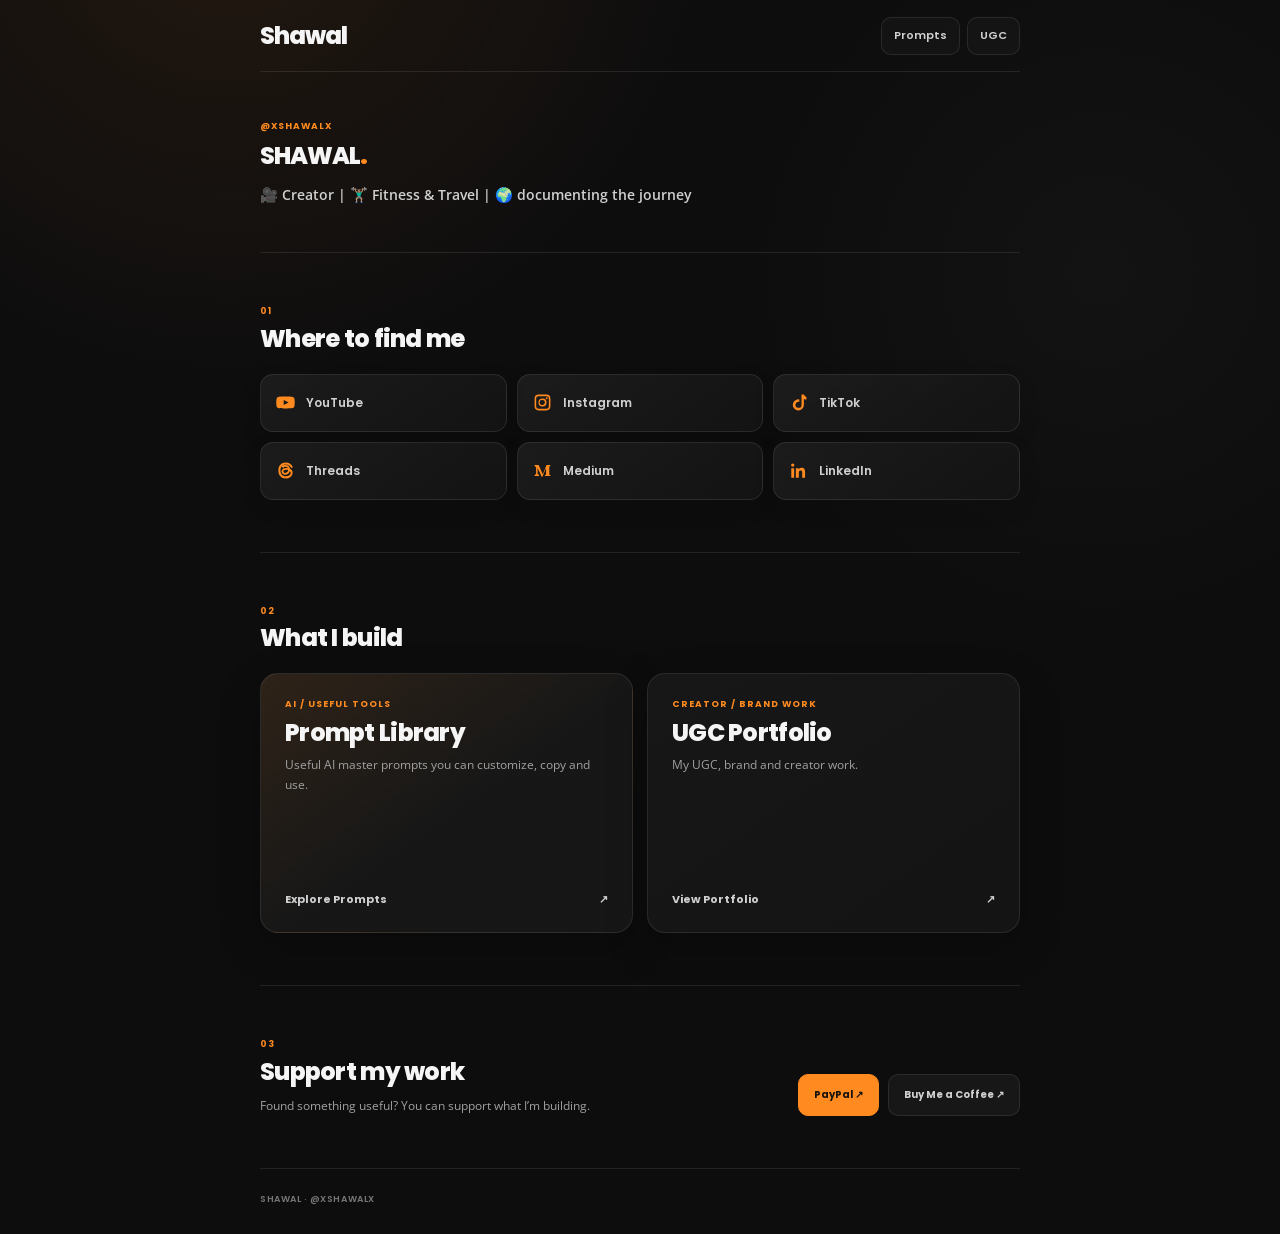
==== index.html @ a092dd19 "Refresh stylesheet cache for card title sizing" ====
<!doctype html>
<html lang="en">
<head>
  <meta charset="utf-8">
  <meta name="viewport" content="width=device-width, initial-scale=1, viewport-fit=cover">
  <title>Shawal (@xshawalx)</title>
  <meta name="description" content="Personal hub for Shawal — creator documenting fitness, travel and the journey. Explore his projects and public profiles.">
  <meta name="author" content="Shawal @xshawalx">
  <meta name="theme-color" content="#0d0d0e">
  <meta name="color-scheme" content="dark">
  <link rel="canonical" href="https://xshawalx.github.io/">

  <meta property="og:type" content="website">
  <meta property="og:site_name" content="Shawal">
  <meta property="og:title" content="Shawal (@xshawalx)">
  <meta property="og:description" content="Creator focused on fitness, travel and documenting the journey.">
  <meta property="og:url" content="https://xshawalx.github.io/">
  <meta property="og:image" content="https://xshawalx.github.io/assets/social-preview.png">
  <meta property="og:image:width" content="1200">
  <meta property="og:image:height" content="630">
  <meta property="og:image:alt" content="Shawal @xshawalx — personal digital home">

  <meta name="twitter:card" content="summary_large_image">
  <meta name="twitter:title" content="Shawal (@xshawalx)">
  <meta name="twitter:description" content="Creator focused on fitness, travel and documenting the journey.">
  <meta name="twitter:image" content="https://xshawalx.github.io/assets/social-preview.png">

  <link rel="icon" href="favicon.svg" type="image/svg+xml">
  <link rel="preconnect" href="https://fonts.googleapis.com">
  <link rel="preconnect" href="https://fonts.gstatic.com" crossorigin>
  <link href="https://fonts.googleapis.com/css2?family=Open+Sans:wght@400;600;700&family=Poppins:wght@500;600;700;800&display=swap" rel="stylesheet">
  <link rel="stylesheet" href="styles.css?v=20260923-1552">
  <script src="links.js" defer></script>
  <script src="app.js" defer></script>

  <script type="application/ld+json">
  {
    "@context": "https://schema.org",
    "@type": "Person",
    "name": "Shawal",
    "alternateName": "@xshawalx",
    "url": "https://xshawalx.github.io/",
    "description": "Creator focused on fitness, travel and documenting the journey.",
    "sameAs": [
      "https://www.youtube.com/@xshawalx",
      "https://www.instagram.com/xshawalx/",
      "https://www.tiktok.com/@xshawalx",
      "https://www.threads.com/@xshawalx",
      "https://xshawalx.medium.com/",
      "https://www.linkedin.com/in/mohdnoorshawal/"
    ]
  }
  </script>
</head>
<body>
  <a class="skip-link" href="#main">Skip to main content</a>

  <div class="ambient ambient-one" aria-hidden="true"></div>
  <div class="ambient ambient-two" aria-hidden="true"></div>

  <div class="page-shell">
    <header class="topbar" aria-label="Site header">
      <a class="wordmark" href="/" aria-label="Shawal home">Shawal</a>
      <nav class="mini-nav" aria-label="Primary navigation">
        <a href="/prompts/">Prompts</a>
        <a href="/ugc/">UGC</a>
      </nav>
    </header>

    <main id="main">
      <section class="hero" aria-labelledby="hero-title">
        <p class="eyebrow">@xshawalx</p>
        <h1 id="hero-title" class="hero-title">SHAWAL<span aria-hidden="true">.</span></h1>
        <p class="intro">🎥 Creator | 🏋🏽‍♂️ Fitness &amp; Travel | 🌍 documenting the journey</p>
      </section>

      <section class="section" aria-labelledby="social-title">
        <div class="section-heading">
          <p class="section-index" aria-hidden="true">01</p>
          <h2 id="social-title">Where to find me</h2>
        </div>

        <div id="social-links" class="social-grid" aria-label="Shawal's public profiles"></div>
        <noscript>
          <p class="noscript-note">JavaScript is disabled. Visit @xshawalx on YouTube, Instagram, TikTok, Threads and Medium, or search “Mohd Noor Shawal” on LinkedIn.</p>
        </noscript>
      </section>

      <section class="section" aria-labelledby="projects-title">
        <div class="section-heading">
          <p class="section-index" aria-hidden="true">02</p>
          <h2 id="projects-title">What I build</h2>
        </div>

        <div class="project-grid">
          <a class="project-card project-card--featured" href="/prompts/" aria-label="Explore Shawal's Prompt Library">
            <div>
              <p class="project-kicker">AI / USEFUL TOOLS</p>
              <h3>Prompt Library</h3>
              <p>Useful AI master prompts you can customize, copy and use.</p>
            </div>
            <span class="project-cta">Explore Prompts <span aria-hidden="true">↗</span></span>
          </a>

          <a class="project-card" href="/ugc/" aria-label="View Shawal's UGC Portfolio">
            <div>
              <p class="project-kicker">CREATOR / BRAND WORK</p>
              <h3>UGC Portfolio</h3>
              <p>My UGC, brand and creator work.</p>
            </div>
            <span class="project-cta">View Portfolio <span aria-hidden="true">↗</span></span>
          </a>
        </div>
      </section>

      <section class="support" aria-labelledby="support-title">
        <div>
          <p class="section-index" aria-hidden="true">03</p>
          <h2 id="support-title">Support my work</h2>
          <p>Found something useful? You can support what I’m building.</p>
        </div>
        <div id="support-action" class="support-actions"></div>
      </section>
    </main>

    <footer class="footer">
      <p>Shawal <span aria-hidden="true">·</span> @xshawalx</p>
    </footer>
  </div>
</body>
</html>
---- styles.css ----
:root {
  --bg: #0d0d0e;
  --surface: #121212;
  --card: #171717;
  --card-2: #1d1d1d;
  --line: rgba(255,255,255,.09);
  --ink: #f5f5f5;
  --muted: #a0a0a0;
  --soft: #d0d0d0;
  --accent: #ff8a1f;
  --accent-soft: rgba(255,138,31,.13);
  --shadow: 0 16px 44px rgba(0,0,0,.22);

  --content-max: 760px;
  --heading-size: 24px;
  --radius-card: 18px;
  --radius-control: 11px;
  --radius-pill: 999px;

  --space-1: 6px;
  --space-2: 9px;
  --space-3: 13px;
  --space-4: 18px;
  --space-5: 24px;
  --space-6: 34px;
  --space-7: 48px;
  --space-8: 68px;

  --motion-fast: 160ms;
  --motion-base: 220ms;
  --ease: cubic-bezier(.2,.8,.2,1);
}

* { box-sizing: border-box; }

html {
  background: var(--bg);
  scroll-behavior: smooth;
}

body {
  margin: 0;
  min-width: 0;
  min-height: 100vh;
  overflow-x: hidden;
  background:
    radial-gradient(circle at 18% -8%, rgba(255,138,31,.09), transparent 31rem),
    radial-gradient(circle at 86% 22%, rgba(255,255,255,.025), transparent 24rem),
    var(--bg);
  color: var(--ink);
  font-family: "Open Sans", Arial, sans-serif;
  font-size: 16px;
  line-height: 1.6;
  -webkit-font-smoothing: antialiased;
  text-rendering: optimizeLegibility;
}

a {
  color: inherit;
  text-decoration: none;
  -webkit-tap-highlight-color: transparent;
}

a:focus-visible,
[role="link"]:focus-visible {
  outline: 2px solid var(--accent);
  outline-offset: 3px;
}

::selection {
  background: var(--accent);
  color: #17120d;
}

.ambient {
  position: fixed;
  z-index: -1;
  pointer-events: none;
  border-radius: 50%;
  filter: blur(90px);
  opacity: .16;
}

.ambient-one {
  width: 22rem;
  height: 22rem;
  top: -10rem;
  left: -8rem;
  background: var(--accent);
}

.ambient-two {
  width: 18rem;
  height: 18rem;
  top: 34rem;
  right: -10rem;
  background: #6d6258;
  opacity: .08;
}

.skip-link {
  position: fixed;
  z-index: 100;
  top: 12px;
  left: 12px;
  padding: 9px 13px;
  border-radius: 9px;
  background: var(--accent);
  color: #17120d;
  font: 700 12px "Poppins", sans-serif;
  transform: translateY(-180%);
  transition: transform var(--motion-fast) var(--ease);
}

.skip-link:focus { transform: translateY(0); }

.page-shell {
  width: min(calc(100% - 40px), var(--content-max));
  margin-inline: auto;
  padding-bottom: max(28px, env(safe-area-inset-bottom));
}

.topbar {
  min-height: 72px;
  display: flex;
  align-items: center;
  justify-content: space-between;
  gap: 18px;
  border-bottom: 1px solid var(--line);
}

.wordmark {
  font: 800 var(--heading-size)/1 "Poppins", sans-serif;
  letter-spacing: -.04em;
  color: var(--ink);
}

.wordmark:hover { color: var(--accent); }

.mini-nav {
  display: flex;
  align-items: center;
  gap: 7px;
}

.mini-nav a {
  min-height: 38px;
  display: inline-flex;
  align-items: center;
  padding: 0 12px;
  border: 1px solid var(--line);
  border-radius: 10px;
  background: rgba(23,23,23,.72);
  color: var(--soft);
  font: 600 11px "Poppins", sans-serif;
  transition: color var(--motion-fast), border-color var(--motion-fast), background var(--motion-fast);
}

.mini-nav a:hover {
  color: var(--accent);
  border-color: rgba(255,138,31,.42);
  background: var(--accent-soft);
}

.hero {
  padding: 48px 0 46px;
  border-bottom: 1px solid var(--line);
}

.eyebrow,
.project-kicker,
.section-index {
  margin: 0;
  color: var(--accent);
  font: 700 9px/1.4 "Poppins", sans-serif;
  letter-spacing: .11em;
  text-transform: uppercase;
}

.hero h1 {
  margin: 9px 0 0;
  font: 800 var(--heading-size)/1.15 "Poppins", sans-serif;
  letter-spacing: -.04em;
  color: var(--ink);
}

.hero h1 span { color: var(--accent); }

.intro {
  max-width: none;
  margin: 14px 0 0;
  color: var(--soft);
  font: 600 .9rem/1.6 "Open Sans", sans-serif;
  white-space: nowrap;
}

.section {
  padding: 52px 0;
  border-bottom: 1px solid var(--line);
}

.section-heading {
  display: flex;
  flex-direction: column;
  align-items: flex-start;
  gap: 7px;
  margin-bottom: 20px;
}

.section-heading h2,
.support h2 {
  margin: 0;
  color: var(--ink);
  font: 800 var(--heading-size)/1.2 "Poppins", sans-serif;
  letter-spacing: -.03em;
}

.social-grid {
  display: grid;
  grid-template-columns: repeat(2, minmax(0,1fr));
  gap: 10px;
}

.social-link {
  min-width: 0;
  min-height: 58px;
  display: flex;
  align-items: center;
  gap: 11px;
  padding: 0 15px;
  border: 1px solid var(--line);
  border-radius: 13px;
  background: linear-gradient(145deg, rgba(29,29,29,.92), rgba(20,20,20,.96));
  color: var(--soft);
  box-shadow: 0 8px 24px rgba(0,0,0,.08);
  font: 600 12px "Poppins", sans-serif;
  transition: transform var(--motion-base) var(--ease), color var(--motion-fast), border-color var(--motion-fast), background var(--motion-fast);
}

.social-link:hover {
  transform: translateY(-2px);
  color: var(--ink);
  border-color: rgba(255,138,31,.38);
  background: linear-gradient(145deg, rgba(255,138,31,.12), rgba(23,23,23,.98));
}

.social-icon {
  width: 19px;
  height: 19px;
  flex: 0 0 auto;
  color: var(--accent);
}

.social-label {
  min-width: 0;
  overflow: hidden;
  text-overflow: ellipsis;
  white-space: nowrap;
}

.project-grid {
  display: grid;
  gap: 14px;
}

.project-card {
  min-height: 220px;
  display: flex;
  flex-direction: column;
  justify-content: space-between;
  gap: 28px;
  padding: 24px;
  overflow: hidden;
  position: relative;
  border: 1px solid var(--line);
  border-radius: var(--radius-card);
  background: linear-gradient(145deg, var(--card), #141414);
  box-shadow: var(--shadow);
  transition: transform var(--motion-base) var(--ease), border-color var(--motion-fast), background var(--motion-base);
}

.project-card::after {
  content: "";
  position: absolute;
  width: 140px;
  height: 140px;
  right: -70px;
  top: -70px;
  border-radius: 50%;
  background: var(--accent);
  filter: blur(55px);
  opacity: 0;
  transition: opacity var(--motion-base);
  pointer-events: none;
}

.project-card--featured {
  background:
    linear-gradient(145deg, rgba(255,138,31,.10), rgba(23,23,23,.98) 52%),
    var(--card);
}

.project-card:hover {
  transform: translateY(-3px);
  border-color: rgba(255,138,31,.38);
}

.project-card:hover::after { opacity: .14; }

.project-card h3 {
  margin: 8px 0 8px;
  color: var(--ink);
  font: 800 var(--heading-size)/1.2 "Poppins", sans-serif;
  letter-spacing: -.03em;
}

.project-card p:not(.project-kicker) {
  max-width: 31rem;
  margin: 0;
  color: var(--muted);
  font-size: 12px;
  line-height: 1.65;
}

.project-cta {
  display: flex;
  align-items: center;
  justify-content: space-between;
  gap: 12px;
  color: var(--soft);
  font: 700 11px "Poppins", sans-serif;
}

.project-card:hover .project-cta { color: var(--accent); }

.support {
  display: grid;
  gap: 22px;
  padding: 52px 0;
  border-bottom: 1px solid var(--line);
}

.support .section-index { margin-bottom: 7px; }

.support p:not(.section-index) {
  max-width: 460px;
  margin: 10px 0 0;
  color: var(--muted);
  font-size: 12px;
  line-height: 1.65;
}

.support-actions {
  display: flex;
  flex-wrap: wrap;
  gap: 9px;
}

.support-link {
  min-height: 42px;
  display: inline-flex;
  align-items: center;
  justify-content: center;
  gap: 7px;
  padding: 0 15px;
  border: 1px solid var(--line);
  border-radius: 10px;
  background: var(--card);
  color: var(--soft);
  font: 700 10px "Poppins", sans-serif;
  transition: color var(--motion-fast), border-color var(--motion-fast), background var(--motion-fast), transform var(--motion-fast);
}

.support-link--primary {
  border-color: var(--accent);
  background: var(--accent);
  color: #17120d;
}

.support-link:hover {
  transform: translateY(-2px);
  color: var(--accent);
  border-color: var(--accent);
  background: var(--accent-soft);
}

.support-link--primary:hover {
  color: var(--ink);
  background: rgba(255,138,31,.16);
}

.noscript-note {
  margin: 0;
  padding: 14px;
  border: 1px solid var(--line);
  border-radius: 12px;
  background: var(--card);
  color: var(--muted);
  font-size: 12px;
}

.footer {
  padding: 24px 0 0;
  color: #777;
  font: 600 9px "Poppins", sans-serif;
  letter-spacing: .06em;
  text-transform: uppercase;
}

.footer p { margin: 0; }

@media (min-width: 640px) {
  .social-grid {
    grid-template-columns: repeat(3, minmax(0,1fr));
  }

  .project-grid {
    grid-template-columns: repeat(2, minmax(0,1fr));
  }

  .project-card { min-height: 260px; }

  .support {
    grid-template-columns: minmax(0,1fr) auto;
    align-items: end;
  }

  .support-actions {
    justify-content: flex-end;
    max-width: 330px;
  }
}

@media (max-width: 420px) {
  :root { --heading-size: 22px; }

  .page-shell {
    width: min(calc(100% - 28px), var(--content-max));
  }

  .topbar { min-height: 68px; }

  .mini-nav a {
    min-height: 36px;
    padding-inline: 10px;
    font-size: 10px;
  }

  .hero {
    padding: 42px 0 40px;
  }

  .intro {
    font-size: .88rem;
    white-space: normal;
  }

  .section,
  .support {
    padding: 42px 0;
  }

  .social-grid {
    grid-template-columns: 1fr 1fr;
  }

  .social-link {
    min-height: 54px;
    padding-inline: 13px;
  }

  .project-card {
    min-height: 205px;
    padding: 20px;
  }

  .support-actions {
    display: grid;
    grid-template-columns: 1fr;
  }

  .support-link { width: 100%; }
}

@media (max-width: 340px) {
  .social-grid { grid-template-columns: 1fr; }

  .mini-nav { gap: 4px; }
  .mini-nav a { padding-inline: 8px; }
}

@media (prefers-reduced-motion: reduce) {
  html { scroll-behavior: auto; }

  *,
  *::before,
  *::after {
    scroll-behavior: auto !important;
    transition-duration: .01ms !important;
    animation-duration: .01ms !important;
    animation-iteration-count: 1 !important;
  }
}
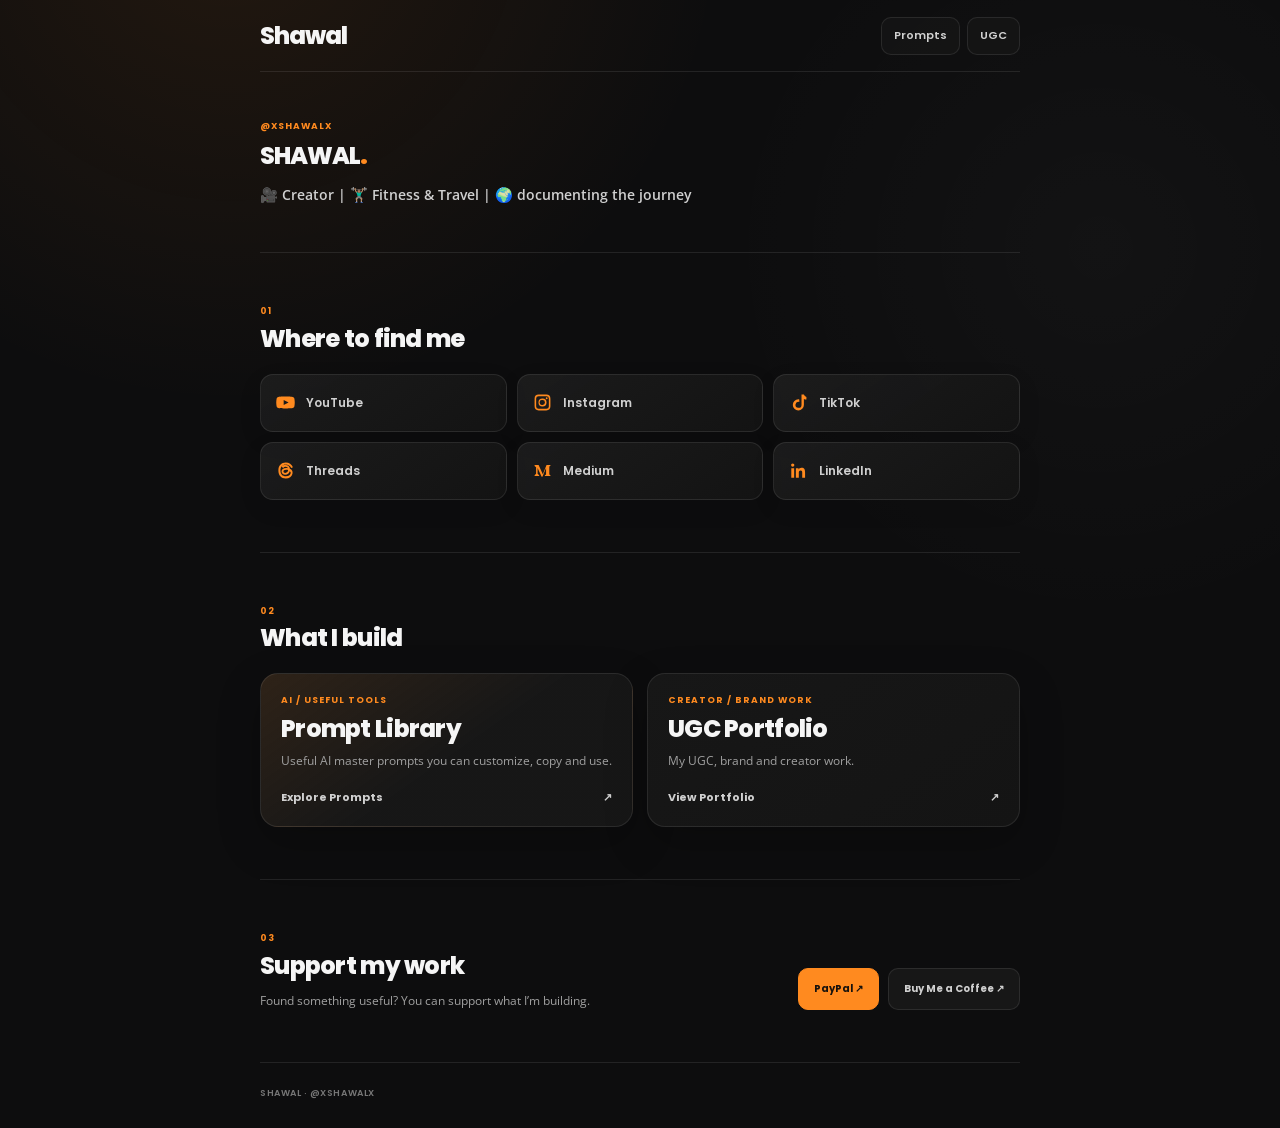
==== commit 74db3e82: "Use compact project card stylesheet" ====
--- a/index.html
+++ b/index.html
@@ -29,7 +29,7 @@
   <link rel="preconnect" href="https://fonts.googleapis.com">
   <link rel="preconnect" href="https://fonts.gstatic.com" crossorigin>
   <link href="https://fonts.googleapis.com/css2?family=Open+Sans:wght@400;600;700&family=Poppins:wght@500;600;700;800&display=swap" rel="stylesheet">
-  <link rel="stylesheet" href="styles.css?v=20260923-1552">
+  <link rel="stylesheet" href="styles-v3.css">
   <script src="links.js" defer></script>
   <script src="app.js" defer></script>
 
--- a/styles-v3.css
+++ b/styles-v3.css
@@ -0,0 +1,504 @@
+:root {
+  --bg: #0d0d0e;
+  --surface: #121212;
+  --card: #171717;
+  --card-2: #1d1d1d;
+  --line: rgba(255,255,255,.09);
+  --ink: #f5f5f5;
+  --muted: #a0a0a0;
+  --soft: #d0d0d0;
+  --accent: #ff8a1f;
+  --accent-soft: rgba(255,138,31,.13);
+  --shadow: 0 16px 44px rgba(0,0,0,.22);
+
+  --content-max: 760px;
+  --heading-size: 24px;
+  --radius-card: 18px;
+  --radius-control: 11px;
+  --radius-pill: 999px;
+
+  --space-1: 6px;
+  --space-2: 9px;
+  --space-3: 13px;
+  --space-4: 18px;
+  --space-5: 24px;
+  --space-6: 34px;
+  --space-7: 48px;
+  --space-8: 68px;
+
+  --motion-fast: 160ms;
+  --motion-base: 220ms;
+  --ease: cubic-bezier(.2,.8,.2,1);
+}
+
+* { box-sizing: border-box; }
+
+html {
+  background: var(--bg);
+  scroll-behavior: smooth;
+}
+
+body {
+  margin: 0;
+  min-width: 0;
+  min-height: 100vh;
+  overflow-x: hidden;
+  background:
+    radial-gradient(circle at 18% -8%, rgba(255,138,31,.09), transparent 31rem),
+    radial-gradient(circle at 86% 22%, rgba(255,255,255,.025), transparent 24rem),
+    var(--bg);
+  color: var(--ink);
+  font-family: "Open Sans", Arial, sans-serif;
+  font-size: 16px;
+  line-height: 1.6;
+  -webkit-font-smoothing: antialiased;
+  text-rendering: optimizeLegibility;
+}
+
+a {
+  color: inherit;
+  text-decoration: none;
+  -webkit-tap-highlight-color: transparent;
+}
+
+a:focus-visible,
+[role="link"]:focus-visible {
+  outline: 2px solid var(--accent);
+  outline-offset: 3px;
+}
+
+::selection {
+  background: var(--accent);
+  color: #17120d;
+}
+
+.ambient {
+  position: fixed;
+  z-index: -1;
+  pointer-events: none;
+  border-radius: 50%;
+  filter: blur(90px);
+  opacity: .16;
+}
+
+.ambient-one {
+  width: 22rem;
+  height: 22rem;
+  top: -10rem;
+  left: -8rem;
+  background: var(--accent);
+}
+
+.ambient-two {
+  width: 18rem;
+  height: 18rem;
+  top: 34rem;
+  right: -10rem;
+  background: #6d6258;
+  opacity: .08;
+}
+
+.skip-link {
+  position: fixed;
+  z-index: 100;
+  top: 12px;
+  left: 12px;
+  padding: 9px 13px;
+  border-radius: 9px;
+  background: var(--accent);
+  color: #17120d;
+  font: 700 12px "Poppins", sans-serif;
+  transform: translateY(-180%);
+  transition: transform var(--motion-fast) var(--ease);
+}
+
+.skip-link:focus { transform: translateY(0); }
+
+.page-shell {
+  width: min(calc(100% - 40px), var(--content-max));
+  margin-inline: auto;
+  padding-bottom: max(28px, env(safe-area-inset-bottom));
+}
+
+.topbar {
+  min-height: 72px;
+  display: flex;
+  align-items: center;
+  justify-content: space-between;
+  gap: 18px;
+  border-bottom: 1px solid var(--line);
+}
+
+.wordmark {
+  font: 800 var(--heading-size)/1 "Poppins", sans-serif;
+  letter-spacing: -.04em;
+  color: var(--ink);
+}
+
+.wordmark:hover { color: var(--accent); }
+
+.mini-nav {
+  display: flex;
+  align-items: center;
+  gap: 7px;
+}
+
+.mini-nav a {
+  min-height: 38px;
+  display: inline-flex;
+  align-items: center;
+  padding: 0 12px;
+  border: 1px solid var(--line);
+  border-radius: 10px;
+  background: rgba(23,23,23,.72);
+  color: var(--soft);
+  font: 600 11px "Poppins", sans-serif;
+  transition: color var(--motion-fast), border-color var(--motion-fast), background var(--motion-fast);
+}
+
+.mini-nav a:hover {
+  color: var(--accent);
+  border-color: rgba(255,138,31,.42);
+  background: var(--accent-soft);
+}
+
+.hero {
+  padding: 48px 0 46px;
+  border-bottom: 1px solid var(--line);
+}
+
+.eyebrow,
+.project-kicker,
+.section-index {
+  margin: 0;
+  color: var(--accent);
+  font: 700 9px/1.4 "Poppins", sans-serif;
+  letter-spacing: .11em;
+  text-transform: uppercase;
+}
+
+.hero h1 {
+  margin: 9px 0 0;
+  font: 800 var(--heading-size)/1.15 "Poppins", sans-serif;
+  letter-spacing: -.04em;
+  color: var(--ink);
+}
+
+.hero h1 span { color: var(--accent); }
+
+.intro {
+  max-width: none;
+  margin: 14px 0 0;
+  color: var(--soft);
+  font: 600 .9rem/1.6 "Open Sans", sans-serif;
+  white-space: nowrap;
+}
+
+.section {
+  padding: 52px 0;
+  border-bottom: 1px solid var(--line);
+}
+
+.section-heading {
+  display: flex;
+  flex-direction: column;
+  align-items: flex-start;
+  gap: 7px;
+  margin-bottom: 20px;
+}
+
+.section-heading h2,
+.support h2 {
+  margin: 0;
+  color: var(--ink);
+  font: 800 var(--heading-size)/1.2 "Poppins", sans-serif;
+  letter-spacing: -.03em;
+}
+
+.social-grid {
+  display: grid;
+  grid-template-columns: repeat(2, minmax(0,1fr));
+  gap: 10px;
+}
+
+.social-link {
+  min-width: 0;
+  min-height: 58px;
+  display: flex;
+  align-items: center;
+  gap: 11px;
+  padding: 0 15px;
+  border: 1px solid var(--line);
+  border-radius: 13px;
+  background: linear-gradient(145deg, rgba(29,29,29,.92), rgba(20,20,20,.96));
+  color: var(--soft);
+  box-shadow: 0 8px 24px rgba(0,0,0,.08);
+  font: 600 12px "Poppins", sans-serif;
+  transition: transform var(--motion-base) var(--ease), color var(--motion-fast), border-color var(--motion-fast), background var(--motion-fast);
+}
+
+.social-link:hover {
+  transform: translateY(-2px);
+  color: var(--ink);
+  border-color: rgba(255,138,31,.38);
+  background: linear-gradient(145deg, rgba(255,138,31,.12), rgba(23,23,23,.98));
+}
+
+.social-icon {
+  width: 19px;
+  height: 19px;
+  flex: 0 0 auto;
+  color: var(--accent);
+}
+
+.social-label {
+  min-width: 0;
+  overflow: hidden;
+  text-overflow: ellipsis;
+  white-space: nowrap;
+}
+
+.project-grid {
+  display: grid;
+  gap: 14px;
+}
+
+.project-card {
+  min-height: 0;
+  display: flex;
+  flex-direction: column;
+  justify-content: flex-start;
+  gap: 16px;
+  padding: 20px;
+  overflow: hidden;
+  position: relative;
+  border: 1px solid var(--line);
+  border-radius: var(--radius-card);
+  background: linear-gradient(145deg, var(--card), #141414);
+  box-shadow: var(--shadow);
+  transition: transform var(--motion-base) var(--ease), border-color var(--motion-fast), background var(--motion-base);
+}
+
+.project-card::after {
+  content: "";
+  position: absolute;
+  width: 140px;
+  height: 140px;
+  right: -70px;
+  top: -70px;
+  border-radius: 50%;
+  background: var(--accent);
+  filter: blur(55px);
+  opacity: 0;
+  transition: opacity var(--motion-base);
+  pointer-events: none;
+}
+
+.project-card--featured {
+  background:
+    linear-gradient(145deg, rgba(255,138,31,.10), rgba(23,23,23,.98) 52%),
+    var(--card);
+}
+
+.project-card:hover {
+  transform: translateY(-3px);
+  border-color: rgba(255,138,31,.38);
+}
+
+.project-card:hover::after { opacity: .14; }
+
+.project-card h3 {
+  margin: 8px 0 8px;
+  color: var(--ink);
+  font-family: "Poppins", sans-serif;
+  font-size: var(--heading-size);
+  font-weight: 800;
+  line-height: 1.2;
+  letter-spacing: -.03em;
+}
+
+.project-card p:not(.project-kicker) {
+  max-width: 31rem;
+  margin: 0;
+  color: var(--muted);
+  font-size: 12px;
+  line-height: 1.65;
+}
+
+.project-cta {
+  margin-top: 2px;
+  display: flex;
+  align-items: center;
+  justify-content: space-between;
+  gap: 12px;
+  color: var(--soft);
+  font: 700 11px "Poppins", sans-serif;
+}
+
+.project-card:hover .project-cta { color: var(--accent); }
+
+.support {
+  display: grid;
+  gap: 22px;
+  padding: 52px 0;
+  border-bottom: 1px solid var(--line);
+}
+
+.support .section-index { margin-bottom: 7px; }
+
+.support p:not(.section-index) {
+  max-width: 460px;
+  margin: 10px 0 0;
+  color: var(--muted);
+  font-size: 12px;
+  line-height: 1.65;
+}
+
+.support-actions {
+  display: flex;
+  flex-wrap: wrap;
+  gap: 9px;
+}
+
+.support-link {
+  min-height: 42px;
+  display: inline-flex;
+  align-items: center;
+  justify-content: center;
+  gap: 7px;
+  padding: 0 15px;
+  border: 1px solid var(--line);
+  border-radius: 10px;
+  background: var(--card);
+  color: var(--soft);
+  font: 700 10px "Poppins", sans-serif;
+  transition: color var(--motion-fast), border-color var(--motion-fast), background var(--motion-fast), transform var(--motion-fast);
+}
+
+.support-link--primary {
+  border-color: var(--accent);
+  background: var(--accent);
+  color: #17120d;
+}
+
+.support-link:hover {
+  transform: translateY(-2px);
+  color: var(--accent);
+  border-color: var(--accent);
+  background: var(--accent-soft);
+}
+
+.support-link--primary:hover {
+  color: var(--ink);
+  background: rgba(255,138,31,.16);
+}
+
+.noscript-note {
+  margin: 0;
+  padding: 14px;
+  border: 1px solid var(--line);
+  border-radius: 12px;
+  background: var(--card);
+  color: var(--muted);
+  font-size: 12px;
+}
+
+.footer {
+  padding: 24px 0 0;
+  color: #777;
+  font: 600 9px "Poppins", sans-serif;
+  letter-spacing: .06em;
+  text-transform: uppercase;
+}
+
+.footer p { margin: 0; }
+
+@media (min-width: 640px) {
+  .social-grid {
+    grid-template-columns: repeat(3, minmax(0,1fr));
+  }
+
+  .project-grid {
+    grid-template-columns: repeat(2, minmax(0,1fr));
+  }
+
+  .support {
+    grid-template-columns: minmax(0,1fr) auto;
+    align-items: end;
+  }
+
+  .support-actions {
+    justify-content: flex-end;
+    max-width: 330px;
+  }
+}
+
+@media (max-width: 420px) {
+  :root { --heading-size: 22px; }
+
+  .page-shell {
+    width: min(calc(100% - 28px), var(--content-max));
+  }
+
+  .topbar { min-height: 68px; }
+
+  .mini-nav a {
+    min-height: 36px;
+    padding-inline: 10px;
+    font-size: 10px;
+  }
+
+  .hero {
+    padding: 42px 0 40px;
+  }
+
+  .intro {
+    font-size: .88rem;
+    white-space: normal;
+  }
+
+  .section,
+  .support {
+    padding: 42px 0;
+  }
+
+  .social-grid {
+    grid-template-columns: 1fr 1fr;
+  }
+
+  .social-link {
+    min-height: 54px;
+    padding-inline: 13px;
+  }
+
+  .project-card {
+    padding: 18px;
+  }
+
+  .support-actions {
+    display: grid;
+    grid-template-columns: 1fr;
+  }
+
+  .support-link { width: 100%; }
+}
+
+@media (max-width: 340px) {
+  .social-grid { grid-template-columns: 1fr; }
+
+  .mini-nav { gap: 4px; }
+  .mini-nav a { padding-inline: 8px; }
+}
+
+@media (prefers-reduced-motion: reduce) {
+  html { scroll-behavior: auto; }
+
+  *,
+  *::before,
+  *::after {
+    scroll-behavior: auto !important;
+    transition-duration: .01ms !important;
+    animation-duration: .01ms !important;
+    animation-iteration-count: 1 !important;
+  }
+}
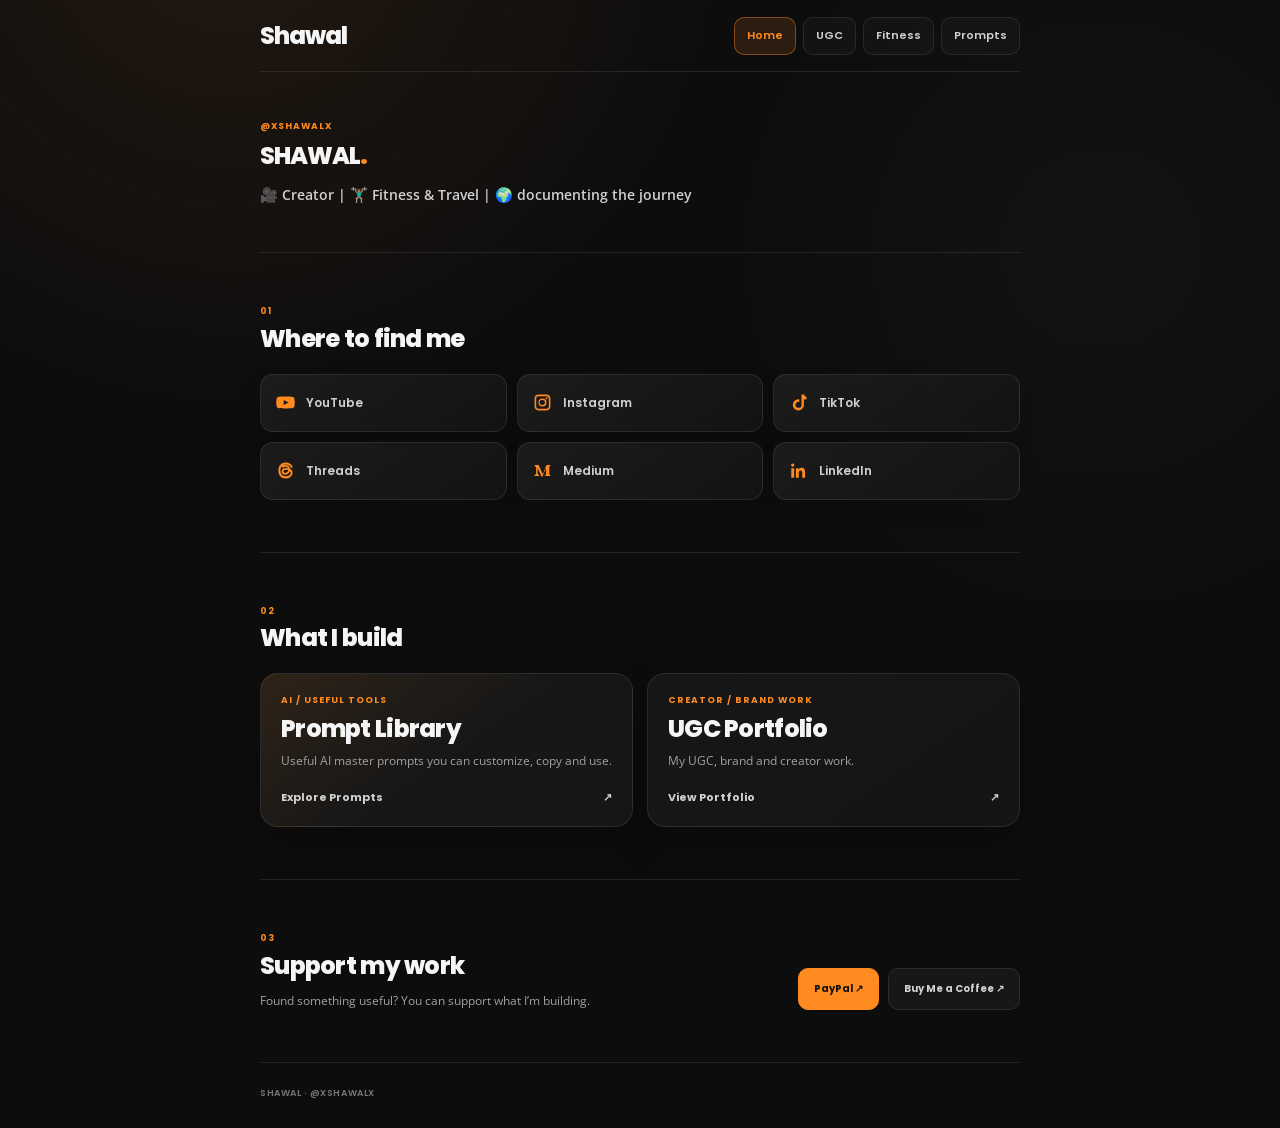
==== commit 99499e36: "Add data-driven Fitness page and shared four-section navigation" ====
--- a/index.html
+++ b/index.html
@@ -25,11 +25,13 @@
   <meta name="twitter:description" content="Creator focused on fitness, travel and documenting the journey.">
   <meta name="twitter:image" content="https://xshawalx.github.io/assets/social-preview.png">
 
-  <link rel="icon" href="favicon.svg" type="image/svg+xml">
+  <link rel="icon" href="/favicon-shawal.svg" type="image/svg+xml">
+  <link rel="shortcut icon" href="/favicon-shawal.svg" type="image/svg+xml">
   <link rel="preconnect" href="https://fonts.googleapis.com">
   <link rel="preconnect" href="https://fonts.gstatic.com" crossorigin>
   <link href="https://fonts.googleapis.com/css2?family=Open+Sans:wght@400;600;700&family=Poppins:wght@500;600;700;800&display=swap" rel="stylesheet">
   <link rel="stylesheet" href="styles-v3.css">
+  <link rel="stylesheet" href="/assets/css/shared-nav.css">
   <script src="links.js" defer></script>
   <script src="app.js" defer></script>
 
@@ -59,11 +61,13 @@
   <div class="ambient ambient-two" aria-hidden="true"></div>
 
   <div class="page-shell">
-    <header class="topbar" aria-label="Site header">
-      <a class="wordmark" href="/" aria-label="Shawal home">Shawal</a>
-      <nav class="mini-nav" aria-label="Primary navigation">
+    <header class="topbar xs-header" aria-label="Site header">
+      <a class="xs-wordmark" href="/" aria-label="Shawal home">Shawal</a>
+            <nav class="xs-nav" aria-label="Primary navigation">
+        <a href="/" aria-current="page">Home</a>
+        <a href="/ugc/">UGC</a>
+        <a href="/fitness/">Fitness</a>
         <a href="/prompts/">Prompts</a>
-        <a href="/ugc/">UGC</a>
       </nav>
     </header>
 
--- a/assets/css/shared-nav.css
+++ b/assets/css/shared-nav.css
@@ -0,0 +1,113 @@
+/* One shared header/navigation across Home, UGC, Fitness and Prompts.
+   Hosted by the root Pages site: /assets/css/shared-nav.css
+   Keep the same classes and markup across all four sections. */
+.xs-header,
+.site-header.xs-header,
+.topbar.xs-header {
+  box-sizing: border-box;
+  width: min(calc(100% - 40px), 760px);
+  margin-inline: auto;
+  min-height: 72px;
+  height: auto;
+  padding: 0;
+  display: flex;
+  flex-direction: row;
+  flex-wrap: nowrap;
+  align-items: center;
+  justify-content: space-between;
+  gap: 16px;
+  border: 0;
+  border-bottom: 1px solid rgba(255,255,255,.09);
+  background: transparent;
+  position: relative;
+  z-index: 20;
+}
+.topbar.xs-header { width: 100%; }
+.xs-header .xs-wordmark {
+  display: inline-flex;
+  align-items: center;
+  flex: 0 0 auto;
+  width: auto;
+  min-width: 0;
+  margin: 0;
+  color: #f5f5f5;
+  font: 800 24px/1 "Poppins", Arial, sans-serif;
+  letter-spacing: -.04em;
+  text-transform: none;
+  white-space: nowrap;
+  text-decoration: none;
+}
+.xs-header .xs-wordmark:hover { color: #ff8a1f; }
+.xs-header .xs-nav {
+  display: flex;
+  align-items: center;
+  gap: 7px;
+  margin: 0;
+  flex: 0 1 auto;
+  min-width: 0;
+}
+.xs-header .xs-nav a {
+  box-sizing: border-box;
+  position: static;
+  display: inline-flex;
+  align-items: center;
+  justify-content: center;
+  flex: 0 0 auto;
+  min-height: 38px;
+  padding: 0 12px;
+  border: 1px solid rgba(255,255,255,.09);
+  border-radius: 10px;
+  background: rgba(23,23,23,.72);
+  color: #d0d0d0;
+  font: 600 11px/1.2 "Poppins", Arial, sans-serif;
+  letter-spacing: 0;
+  white-space: nowrap;
+  text-transform: none;
+  text-decoration: none;
+  transition: color 160ms, border-color 160ms, background 160ms;
+}
+.xs-header .xs-nav a::after { content: none; display: none; }
+.xs-header .xs-nav a:hover,
+.xs-header .xs-nav a[aria-current="page"] {
+  border-color: rgba(255,138,31,.42);
+  background: rgba(255,138,31,.13);
+  color: #ff8a1f;
+}
+.xs-header .xs-nav a:focus-visible,
+.xs-header .xs-wordmark:focus-visible {
+  outline: 2px solid #ff8a1f;
+  outline-offset: 3px;
+}
+@media (max-width: 520px) {
+  .xs-header,
+  .site-header.xs-header,
+  .topbar.xs-header {
+    width: min(calc(100% - 28px), 760px);
+    min-height: 0;
+    padding-block: 15px 12px;
+    flex-wrap: wrap;
+    align-items: center;
+    gap: 13px 0;
+  }
+  .topbar.xs-header { width: 100%; }
+  .xs-header .xs-wordmark { font-size: 22px; }
+  .xs-header .xs-nav {
+    width: 100%;
+    display: grid;
+    grid-template-columns: repeat(4, minmax(0, 1fr));
+    gap: 5px;
+  }
+  .xs-header .xs-nav a {
+    min-width: 0;
+    min-height: 40px;
+    padding: 0 4px;
+    font-size: 10px;
+  }
+}
+@media (max-width: 340px) {
+  .xs-header .xs-nav { gap: 4px; }
+  .xs-header .xs-nav a { font-size: 9px; padding: 0 2px; }
+}
+@media (prefers-reduced-motion: reduce) {
+  .xs-header .xs-nav a { transition: none; }
+}
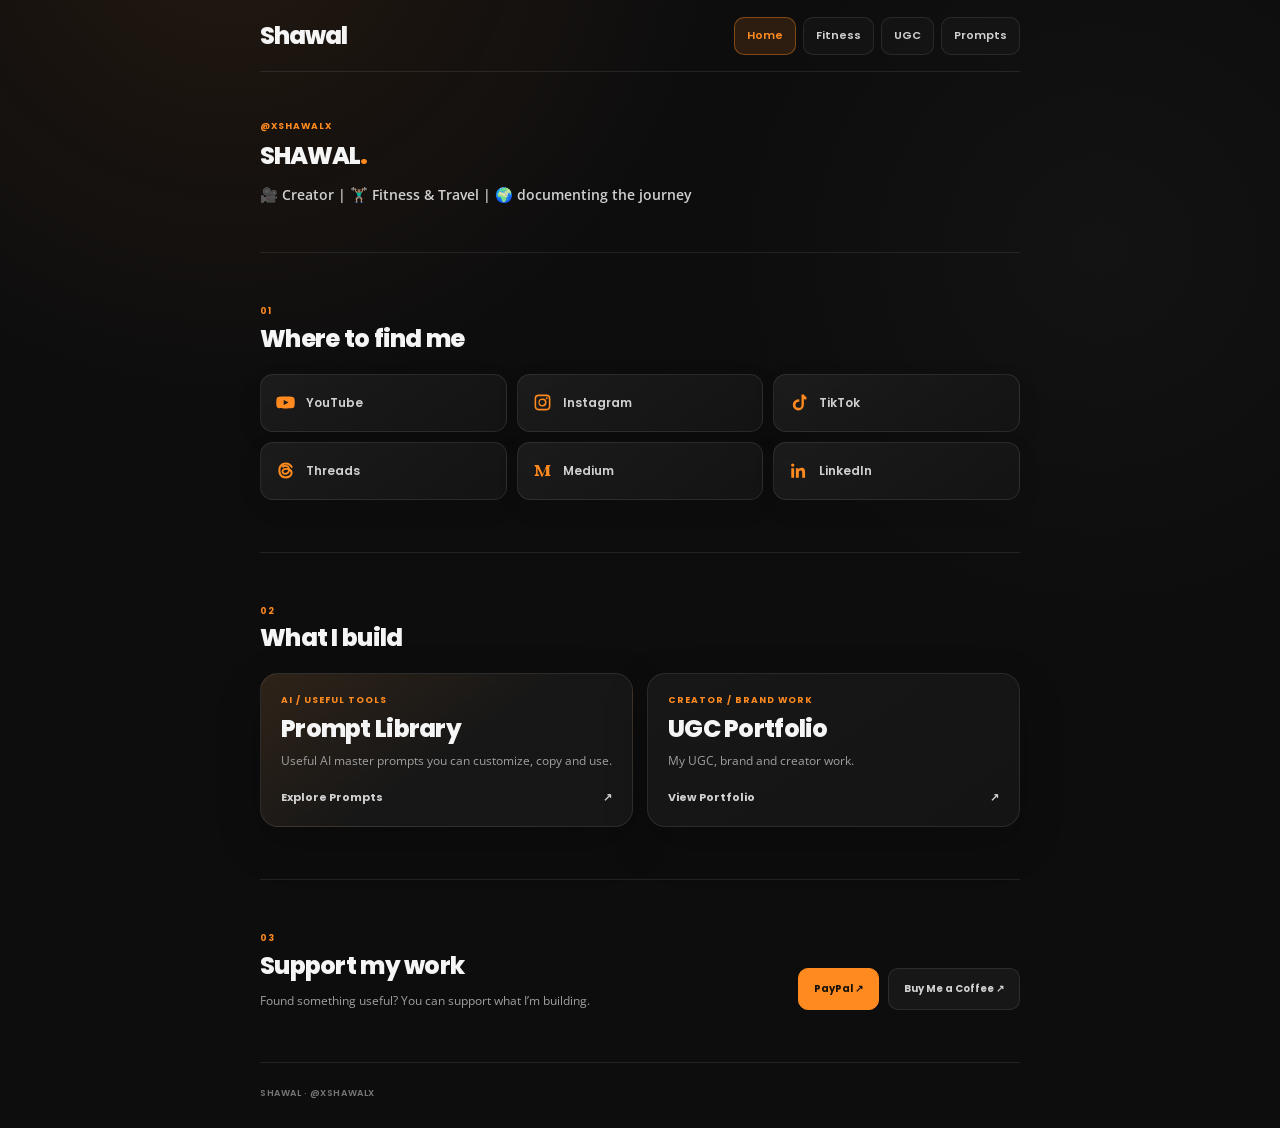
==== commit 04cbdd4b: "Reorder site navigation and remove Fitness disclosure paragraph" ====
--- a/index.html
+++ b/index.html
@@ -65,8 +65,8 @@
       <a class="xs-wordmark" href="/" aria-label="Shawal home">Shawal</a>
             <nav class="xs-nav" aria-label="Primary navigation">
         <a href="/" aria-current="page">Home</a>
+        <a href="/fitness/">Fitness</a>
         <a href="/ugc/">UGC</a>
-        <a href="/fitness/">Fitness</a>
         <a href="/prompts/">Prompts</a>
       </nav>
     </header>
